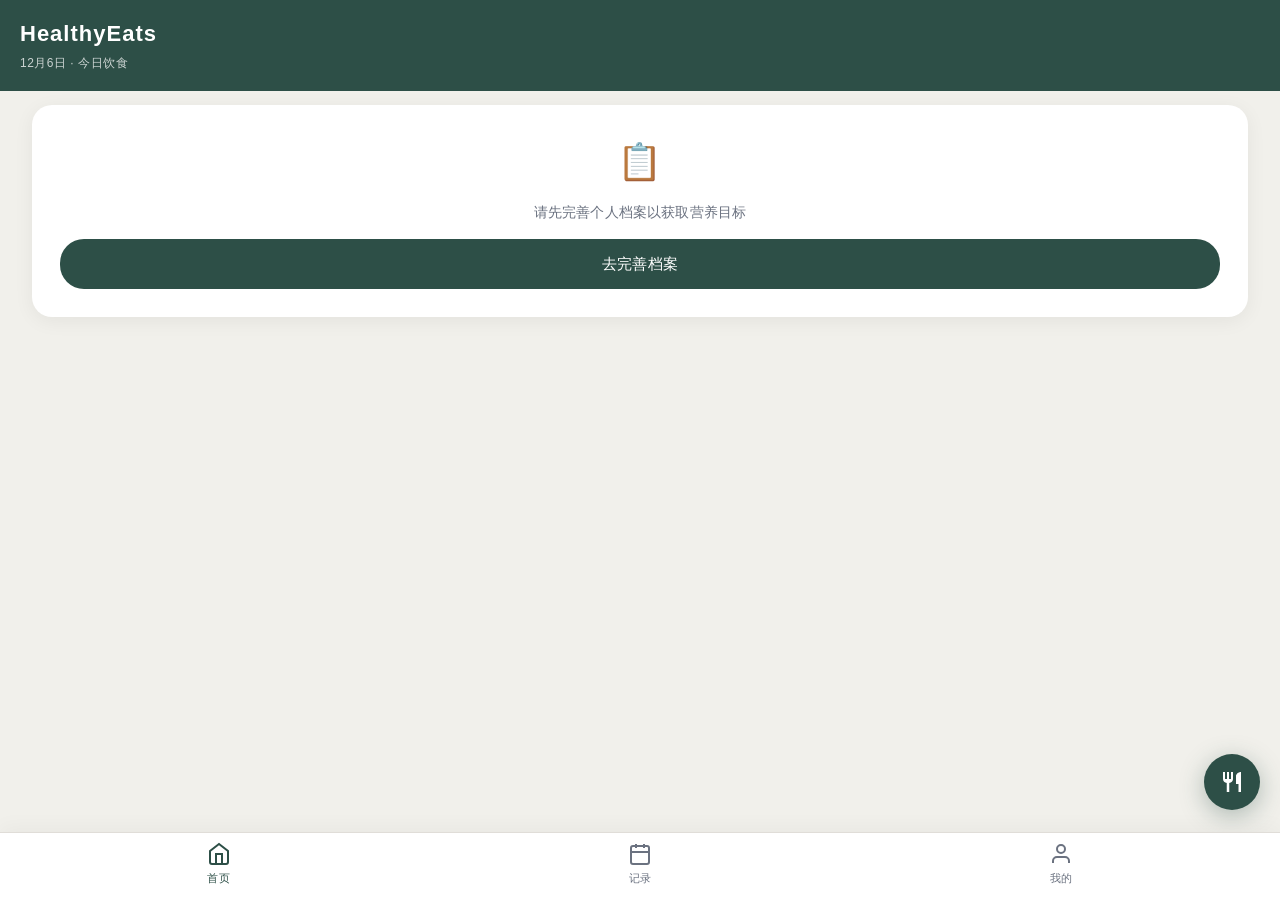
==== index.html @ d3fd885f "feat: HealthyEats 健康饮食管理 H5 应用 - 个人档案管理（BMR/TDEE/BMI 计算） - 本地食物数据库（200+ 常见中国食物） - 每日热量与营养素追踪 - 智能饮食建" ====
<!DOCTYPE html>
<html lang="zh-CN">
<head>
  <meta charset="UTF-8">
  <meta name="viewport" content="width=device-width, initial-scale=1.0, maximum-scale=1.0, user-scalable=no">
  <title>HealthyEats</title>
  <link rel="stylesheet" href="css/style.css">
</head>
<body>

<!-- 顶部栏 -->
<div class="top-bar">
  <div class="top-bar-row">
    <div>
      <h1>HealthyEats</h1>
      <div class="subtitle" id="today-label">加载中...</div>
    </div>
    <div style="width:36px"></div>
  </div>
</div>

<!-- 今日热量总览 -->
<div class="calorie-overview" id="calorie-overview">
  <div class="calorie-overview-title">今日热量总览</div>
  <div class="calorie-three-row">
    <div class="calorie-cell">
      <div class="c-val" id="cal-max">--</div>
      <div class="c-label">最多可摄入</div>
    </div>
    <div class="calorie-divider"></div>
    <div class="calorie-cell">
      <div class="c-val" id="cal-actual">0</div>
      <div class="c-label">已摄入</div>
    </div>
    <div class="calorie-divider"></div>
    <div class="calorie-cell">
      <div class="c-val" id="cal-remain">--</div>
      <div class="c-label">还可摄入</div>
    </div>
  </div>
  <div class="calorie-progress-wrap">
    <div class="calorie-progress-fill" id="cal-progress" style="width:0%"></div>
  </div>
  <div class="calorie-progress-label">
    <span>0</span><span id="cal-progress-pct">0%</span><span id="cal-max-label">--</span>
  </div>
  <!-- 营养素三维 -->
  <div class="macro-overview" id="macro-overview"></div>
</div>

<!-- 无档案提示 -->
<div id="no-profile-tip" style="display:none;margin:0 16px;">
  <div class="card" style="text-align:center;padding:28px;">
    <div style="font-size:36px;margin-bottom:10px;">📋</div>
    <div style="font-size:14px;color:var(--text-secondary);margin-bottom:16px;">请先完善个人档案以获取营养目标</div>
    <a href="profile.html" class="btn btn-primary btn-full">去完善档案</a>
  </div>
</div>

<!-- 今日三餐 -->
<div id="meals-container"></div>

<!-- 今日建议 -->
<div id="advice-container"></div>

<!-- 浮动添加按钮 -->
<a href="camera.html" class="fab">
  <svg width="24" height="24" viewBox="0 0 24 24" fill="currentColor" stroke="none">
    <path d="M11 9H9V2H7v7H5V2H3v7c0 2.12 1.66 3.84 3.75 3.97V22h2.5v-9.03C11.34 12.84 13 11.12 13 9V2h-2v7zm5-3v8h2.5v8H21V2c-2.76 0-5 2.24-5 4z"/>
  </svg>
</a>

<!-- 底部导航 -->
<nav class="bottom-nav">
  <a href="index.html" class="nav-item active" data-page="home">
    <span class="nav-icon"><svg width="24" height="24" viewBox="0 0 24 24" fill="none" stroke="currentColor" stroke-width="2"><path d="M3 9l9-7 9 7v11a2 2 0 0 1-2 2H5a2 2 0 0 1-2-2z"/><polyline points="9 22 9 12 15 12 15 22"/></svg></span>
    <span>首页</span>
  </a>
  <a href="records.html" class="nav-item" data-page="records">
    <span class="nav-icon"><svg width="24" height="24" viewBox="0 0 24 24" fill="none" stroke="currentColor" stroke-width="2"><rect x="3" y="4" width="18" height="18" rx="2" ry="2"/><line x1="16" y1="2" x2="16" y2="6"/><line x1="8" y1="2" x2="8" y2="6"/><line x1="3" y1="10" x2="21" y2="10"/></svg></span>
    <span>记录</span>
  </a>
  <a href="profile.html" class="nav-item" data-page="profile">
    <span class="nav-icon"><svg width="24" height="24" viewBox="0 0 24 24" fill="none" stroke="currentColor" stroke-width="2"><path d="M20 21v-2a4 4 0 0 0-4-4H8a4 4 0 0 0-4 4v2"/><circle cx="12" cy="7" r="4"/></svg></span>
    <span>我的</span>
  </a>
</nav>

<script src="js/app.js"></script>
<script>
const today = DateUtil.today();
const d = new Date();
document.getElementById('today-label').textContent =
  `${d.getMonth()+1}月${d.getDate()}日 · 今日饮食`;

function render() {
  const profile = Profile.get();
  const overviewEl = document.getElementById('calorie-overview');
  const noProfileEl = document.getElementById('no-profile-tip');
  const mealsEl = document.getElementById('meals-container');
  const adviceEl = document.getElementById('advice-container');

  if (!profile) {
    overviewEl.style.display = 'none';
    noProfileEl.style.display = 'block';
    mealsEl.innerHTML = '';
    adviceEl.innerHTML = '';
    return;
  }

  overviewEl.style.display = 'block';
  noProfileEl.style.display = 'none';

  const tdee = Profile.calcTDEE(profile);
  const macroTargets = Profile.calcMacroTargets(profile);
  const actualTotals = DietLog.getDayActualTotals(today);
  const diff = tdee - actualTotals.calories;

  // 热量三值
  document.getElementById('cal-max').textContent = tdee;
  document.getElementById('cal-actual').textContent = actualTotals.calories;
  const remainEl = document.getElementById('cal-remain');
  remainEl.textContent = Math.abs(diff);
  remainEl.className = 'c-val' + (diff < 0 ? ' over' : '');
  document.getElementById('cal-max-label').textContent = tdee + ' kcal';

  const pct = Math.min(100, Math.round(actualTotals.calories / tdee * 100));
  document.getElementById('cal-progress').style.width = pct + '%';
  document.getElementById('cal-progress-pct').textContent = pct + '%';

  // 营养素三维
  const macros = [
    { key: 'carbs',   name: '碳水', unit: 'g' },
    { key: 'protein', name: '蛋白质', unit: 'g' },
    { key: 'fat',     name: '脂肪', unit: 'g' }
  ];
  const macroHTML = macros.map(m => {
    const target = macroTargets[m.key];
    const actual = actualTotals[m.key];
    const remain = Math.round((target - actual) * 10) / 10;
    const p = Math.min(100, Math.round(actual / target * 100));
    const overClass = remain < 0 ? ' over' : '';
    return `<div class="macro-row">
      <div class="macro-name">${m.name}</div>
      <div class="macro-bars">
        <div class="macro-bar-bg"><div class="macro-bar-fill" style="width:${p}%"></div></div>
        <div class="macro-vals">
          <span>${actual}${m.unit} 已摄入</span>
          <span class="macro-remain${overClass}">${remain>=0?'还可摄入':'超标'} ${Math.abs(remain)}${m.unit}</span>
        </div>
      </div>
    </div>`;
  }).join('');
  document.getElementById('macro-overview').innerHTML = macroHTML;

  // 三餐卡片
  const mealTargets = Profile.calcMealTargets(profile);
  const MEALS = [
    { key: 'breakfast', name: '早餐', icon: '🌅' },
    { key: 'lunch',     name: '午餐', icon: '☀️' },
    { key: 'dinner',    name: '晚餐', icon: '🌙' }
  ];

  mealsEl.innerHTML = MEALS.map(meal => {
    const target = mealTargets[meal.key];
    const actual = DietLog.getMealActualTotals(today, meal.key);
    const cPct = target.calories > 0 ? Math.min(120, Math.round(actual.calories / target.calories * 100)) : 0;
    const cColor = UI.progressColor(cPct);

    const rows = [
      { label: '碳水', actual: actual.carbs,   target: target.carbs,   unit: 'g' },
      { label: '蛋白', actual: actual.protein,  target: target.protein, unit: 'g' },
      { label: '脂肪', actual: actual.fat,      target: target.fat,     unit: 'g' }
    ].map(r => {
      const p = r.target > 0 ? Math.min(120, Math.round(r.actual / r.target * 100)) : 0;
      return `<div class="meal-progress-row">
        <span class="m-label">${r.label}</span>
        <div class="progress-bar"><div class="progress-fill" style="width:${p}%;background:${UI.progressColor(p)}"></div></div>
        <span class="m-val">${r.actual}/${r.target}${r.unit}</span>
      </div>`;
    }).join('');

    const records = DietLog.getByDate(today).filter(r => r.mealType === meal.key);
    const emptyTip = records.length === 0
      ? `<div style="font-size:12px;color:var(--text-secondary);margin-top:8px;">暂无记录，点击添加</div>` : '';

    return `<div class="meal-card">
      <div class="meal-card-header">
        <div class="meal-card-title">${meal.icon} ${meal.name}</div>
        <div class="meal-card-cal">${actual.calories} / ${target.calories} kcal</div>
      </div>
      <div class="meal-progress-row">
        <span class="m-label">热量</span>
        <div class="progress-bar"><div class="progress-fill" style="width:${cPct}%;background:${cColor}"></div></div>
        <span class="m-val">${actual.calories}/${target.calories}</span>
      </div>
      ${rows}
      ${emptyTip}
      <button class="meal-add-btn" onclick="location.href='camera.html?meal=${meal.key}'">+ 添加食物</button>
    </div>`;
  }).join('');

  // 今日建议
  const advice = MealAdvisor.generateAdvice(actualTotals, macroTargets);
  adviceEl.innerHTML = `<div class="advice-section">
    <div class="advice-section-title">💡 今日建议</div>
    ${advice.map(a => `<div class="advice-item">
      <div class="advice-icon">${a.icon}</div>
      <div>
        <div class="advice-title">${a.title}</div>
        <div class="advice-desc">${a.desc}</div>
      </div>
    </div>`).join('')}
  </div>`;
}

render();
document.addEventListener('visibilitychange', () => { if (!document.hidden) render(); });
</script>
</body>
</html>
---- css/style.css ----
/* ===== CSS 变量 — Starbucks-inspired ===== */
:root {
  --primary: #2D4F47;
  --primary-dark: #1E3932;
  --primary-light: #E8F0ED;
  --accent: #CBA258;
  --accent-light: #F5EFE3;
  --secondary: #CBA258;
  --danger: #C0392B;
  --warning: #E67E22;
  --text-primary: #1E1E1E;
  --text-secondary: #6B7280;
  --bg: #F1F0EB;
  --card: #EDEBE9;
  --card-white: #FFFFFF;
  --border: #E0DDD8;
  --shadow: 0 4px 20px rgba(0,0,0,0.06);
  --radius: 20px;
  --radius-sm: 14px;
}

/* ===== 重置 ===== */
* { margin: 0; padding: 0; box-sizing: border-box; -webkit-tap-highlight-color: transparent; }
html { font-size: 16px; }
body {
  font-family: -apple-system, BlinkMacSystemFont, 'PingFang SC', 'Helvetica Neue', sans-serif;
  background: var(--bg);
  color: var(--text-primary);
  min-height: 100vh;
  padding-bottom: 90px;
  overflow-x: hidden;
  max-width: 100vw;
  font-weight: 300;
  letter-spacing: 0.2px;
  line-height: 1.6;
}

/* ===== 顶部导航 ===== */
.top-bar {
  background: var(--primary);
  color: #fff;
  padding: 16px 20px 18px;
  position: sticky;
  top: 0;
  z-index: 100;
}
.top-bar-row { display: flex; align-items: center; justify-content: space-between; }
.top-bar h1 { font-size: 22px; font-weight: 600; letter-spacing: 1px; }
.top-bar .subtitle { font-size: 12px; opacity: 0.75; margin-top: 3px; font-weight: 300; letter-spacing: 0.5px; }
.back-btn {
  background: rgba(255,255,255,0.15);
  border: none; border-radius: 50%;
  width: 40px; height: 40px;
  display: flex; align-items: center; justify-content: center;
  cursor: pointer; color: #fff; font-size: 18px;
  min-width: 44px; min-height: 44px;
  transition: background 0.2s;
}
.back-btn:active { background: rgba(255,255,255,0.25); }

/* ===== 底部导航 ===== */
.bottom-nav {
  position: fixed; bottom: 0; left: 0; right: 0;
  background: #fff;
  border-top: 1px solid var(--border);
  display: flex; align-items: flex-end; justify-content: space-around;
  z-index: 100;
  padding: 0 8px;
  box-shadow: 0 -4px 20px rgba(0,0,0,0.04);
  height: 68px;
}
.nav-item {
  flex: 1; display: flex; flex-direction: column;
  align-items: center; justify-content: center;
  padding: 10px 0 12px; text-decoration: none;
  color: var(--text-secondary); font-size: 11px; gap: 4px;
  transition: color 0.2s; min-height: 56px;
  border: none; background: none; cursor: pointer;
  font-weight: 400; letter-spacing: 0.3px;
}
.nav-item.active { color: var(--primary); font-weight: 500; }
.nav-item .nav-icon { display: flex; align-items: center; justify-content: center; height: 24px; }
.nav-item .nav-icon svg { width: 24px; height: 24px; }
/* ===== Floating Action Button ===== */
.fab {
  position: fixed;
  right: 20px;
  bottom: 90px;
  width: 56px;
  height: 56px;
  border-radius: 50%;
  background: var(--primary);
  color: #fff;
  display: flex;
  align-items: center;
  justify-content: center;
  box-shadow: 0 6px 24px rgba(45,79,71,0.35);
  z-index: 99;
  text-decoration: none;
  transition: transform 0.2s, box-shadow 0.2s;
}
.fab:hover { transform: scale(1.05); box-shadow: 0 8px 28px rgba(45,79,71,0.45); }
.fab:active { transform: scale(0.95); }
.fab svg { fill: #fff; width: 24px; height: 24px; }

/* ===== Disabled form inputs ===== */
.form-input:disabled,
.form-input[disabled] {
  opacity: 0.8;
  background: #F5F4F1;
  cursor: default;
  border-color: var(--border);
}
.form-input:disabled:focus,
.form-input[disabled]:focus {
  border-color: var(--border);
  background: #F5F4F1;
}

/* ===== 卡片 ===== */
.card {
  background: var(--card-white);
  border-radius: var(--radius);
  padding: 22px;
  box-shadow: var(--shadow);
  margin: 14px 16px;
}
.card-title {
  font-size: 16px; font-weight: 600; margin-bottom: 14px;
  display: flex; align-items: center; gap: 8px;
  letter-spacing: 0.3px;
}

/* ===== 今日热量总览卡片 ===== */
.calorie-overview {
  background: var(--primary);
  border-radius: var(--radius);
  padding: 24px;
  margin: 14px 16px;
  color: #fff;
  box-shadow: 0 8px 32px rgba(30,57,50,0.25);
}
.calorie-overview-title {
  font-size: 14px; opacity: 0.8; margin-bottom: 16px;
  font-weight: 400; letter-spacing: 0.5px;
}
.calorie-three-row { display: flex; justify-content: space-around; margin-bottom: 20px; }
.calorie-cell { text-align: center; }
.calorie-cell .c-val { font-size: 30px; font-weight: 700; line-height: 1; }
.calorie-cell .c-val.over { color: var(--accent); }
.calorie-cell .c-label { font-size: 11px; opacity: 0.7; margin-top: 6px; font-weight: 300; }
.calorie-divider { width: 1px; background: rgba(255,255,255,0.2); }
.calorie-progress-wrap {
  background: rgba(255,255,255,0.15);
  border-radius: 8px; height: 8px; overflow: hidden;
}
.calorie-progress-fill {
  height: 100%; border-radius: 8px;
  background: var(--accent); transition: width 0.5s ease;
}
.calorie-progress-label {
  display: flex; justify-content: space-between;
  font-size: 11px; opacity: 0.7; margin-top: 8px; font-weight: 300;
}

/* ===== 营养素三维行 ===== */
.macro-overview { margin-top: 16px; }
.macro-row {
  display: flex; align-items: center; gap: 12px;
  padding: 10px 0; border-bottom: 1px solid rgba(255,255,255,0.1);
}
.macro-row:last-child { border-bottom: none; }
.macro-name { font-size: 13px; opacity: 0.85; width: 44px; flex-shrink: 0; font-weight: 400; }
.macro-bars { flex: 1; }
.macro-bar-bg { background: rgba(255,255,255,0.15); border-radius: 4px; height: 6px; overflow: hidden; }
.macro-bar-fill { height: 100%; border-radius: 4px; background: var(--accent); transition: width 0.5s; }
.macro-vals { font-size: 11px; opacity: 0.75; display: flex; gap: 8px; margin-top: 4px; font-weight: 300; }
.macro-remain { color: #A8E6CF; }
.macro-remain.over { color: var(--accent); }

/* ===== 餐次卡片 ===== */
.meal-card {
  background: var(--card-white);
  border-radius: var(--radius);
  padding: 18px 20px;
  margin: 0 16px 12px;
  box-shadow: var(--shadow);
}
.meal-card-header {
  display: flex; justify-content: space-between; align-items: center; margin-bottom: 12px;
}
.meal-card-title { font-size: 16px; font-weight: 600; display: flex; align-items: center; gap: 8px; }
.meal-card-cal { font-size: 13px; color: var(--accent); font-weight: 500; }
.meal-progress-row { display: flex; align-items: center; gap: 8px; margin-bottom: 8px; }
.meal-progress-row:last-child { margin-bottom: 0; }
.m-label { font-size: 12px; color: var(--text-secondary); width: 36px; flex-shrink: 0; }
.progress-bar { flex: 1; height: 6px; background: #F0EDE8; border-radius: 4px; overflow: hidden; }
.progress-fill { height: 100%; border-radius: 4px; transition: width 0.5s; }
.m-val { font-size: 11px; color: var(--text-secondary); width: 68px; text-align: right; flex-shrink: 0; }
.meal-add-btn {
  width: 100%; margin-top: 12px; padding: 11px;
  background: var(--primary-light); color: var(--primary);
  border: none; border-radius: 24px;
  font-size: 13px; font-weight: 500; cursor: pointer;
  min-height: 44px; display: flex; align-items: center; justify-content: center; gap: 6px;
  transition: background 0.2s;
}
.meal-add-btn:active { background: #D4E8E0; }

/* ===== 按钮 ===== */
.btn {
  display: inline-flex; align-items: center; justify-content: center; gap: 8px;
  border: none; border-radius: 24px;
  padding: 13px 28px; font-size: 15px; font-weight: 500;
  cursor: pointer; transition: all 0.2s; text-decoration: none;
  min-height: 44px; letter-spacing: 0.3px;
}
.btn-primary { background: var(--primary); color: #fff; }
.btn-primary:active { background: var(--primary-dark); transform: scale(0.98); }
.btn-secondary { background: var(--primary-light); color: var(--primary); }
.btn-secondary:active { background: #D4E8E0; }
.btn-danger { background: #FEE2E2; color: var(--danger); }
.btn-outline { background: none; border: 1.5px solid var(--primary); color: var(--primary); }
.btn-full { width: 100%; }
.btn-lg { padding: 16px 28px; font-size: 16px; border-radius: 28px; }

/* ===== 表单 ===== */
.form-group { margin-bottom: 18px; }
.form-label { font-size: 14px; color: var(--text-secondary); margin-bottom: 8px; display: block; font-weight: 400; }
.form-input {
  width: 100%; border: 1.5px solid var(--border);
  border-radius: var(--radius-sm); padding: 13px 16px;
  font-size: 15px; color: var(--text-primary); background: #FAFAF8;
  outline: none; transition: border-color 0.2s; min-height: 44px;
}
.form-input:focus { border-color: var(--primary); background: #fff; }
.form-error { font-size: 12px; color: var(--danger); margin-top: 4px; display: none; }
.form-error.show { display: block; }
.form-row { display: flex; gap: 12px; }
.form-row .form-group { flex: 1; }
select.form-input {
  appearance: none;
  background-image: url("data:image/svg+xml,%3Csvg xmlns='http://www.w3.org/2000/svg' width='12' height='8' viewBox='0 0 12 8'%3E%3Cpath d='M1 1l5 5 5-5' stroke='%236B7280' fill='none' stroke-width='1.5'/%3E%3C/svg%3E");
  background-repeat: no-repeat; background-position: right 16px center;
  background-color: #FAFAF8;
}

/* ===== 标签 ===== */
.tag { display: inline-flex; align-items: center; padding: 4px 12px; border-radius: 20px; font-size: 12px; font-weight: 500; }
.tag-green { background: var(--primary-light); color: var(--primary); }
.tag-orange { background: var(--accent-light); color: #8B6914; }
.tag-red { background: #FEE2E2; color: var(--danger); }
.tag-blue { background: #E3F2FD; color: #1976D2; }

/* ===== 空状态 ===== */
.empty-state { display: flex; flex-direction: column; align-items: center; padding: 50px 20px; color: var(--text-secondary); gap: 12px; }
.empty-icon { font-size: 48px; }
.empty-state p { font-size: 14px; text-align: center; line-height: 1.6; }

/* ===== 分割线 ===== */
.divider { height: 1px; background: var(--border); margin: 16px 0; }

/* ===== 百分比输入 ===== */
.percent-section { background: var(--card-white); border-radius: var(--radius); padding: 18px; margin-bottom: 14px; }
.percent-title { font-size: 14px; font-weight: 600; margin-bottom: 14px; }
.percent-slider-row { display: flex; align-items: center; gap: 12px; }
.percent-slider { flex: 1; height: 6px; accent-color: var(--primary); }
.percent-input-box {
  width: 64px; text-align: center; border: 1.5px solid var(--border);
  border-radius: var(--radius-sm); padding: 8px 4px; font-size: 16px; font-weight: 600;
  color: var(--primary); min-height: 44px;
}
.actual-cal-display {
  margin-top: 14px; padding: 12px 16px;
  background: var(--primary-light); border-radius: var(--radius-sm);
}
.actual-cal-display .ac-label { font-size: 12px; color: var(--text-secondary); }
.actual-cal-display .ac-val { font-size: 24px; font-weight: 700; color: var(--primary); }
.actual-cal-display .ac-unit { font-size: 12px; color: var(--text-secondary); }

/* ===== 记录条目 ===== */
.record-item {
  background: var(--card-white); margin: 0 16px 10px; border-radius: var(--radius);
  padding: 16px; display: flex; gap: 12px; box-shadow: var(--shadow);
}
.record-thumb {
  width: 56px; height: 56px; border-radius: 14px; object-fit: cover;
  background: var(--primary-light); flex-shrink: 0;
  display: flex; align-items: center; justify-content: center;
  font-size: 24px; overflow: hidden;
}
.record-thumb img { width: 100%; height: 100%; object-fit: cover; }
.record-info { flex: 1; }
.record-name { font-size: 14px; font-weight: 600; margin-bottom: 4px; }
.record-meta { font-size: 12px; color: var(--text-secondary); display: flex; gap: 8px; flex-wrap: wrap; }
.record-cals { font-size: 13px; margin-top: 5px; }
.record-est { color: var(--text-secondary); }
.record-actual { color: var(--accent); font-weight: 600; }
.record-del {
  color: #CCC; font-size: 18px; cursor: pointer; padding: 8px;
  border: none; background: none;
  min-width: 44px; min-height: 44px;
  display: flex; align-items: center; justify-content: center;
}

/* ===== 日期标题行 ===== */
.day-header {
  display: flex; align-items: center; justify-content: space-between;
  padding: 14px 16px 8px; background: var(--bg);
}
.day-header-date { font-size: 14px; font-weight: 600; color: var(--text-secondary); }
.day-header-stats { display: flex; gap: 8px; align-items: center; font-size: 12px; }
.diff-positive { color: var(--primary); font-weight: 600; }
.diff-negative { color: var(--danger); font-weight: 600; }

/* ===== 周视图 ===== */
.week-row {
  background: var(--card-white); margin: 0 16px 10px; border-radius: var(--radius);
  padding: 16px; box-shadow: var(--shadow); cursor: pointer;
}
.week-row-header { display: flex; justify-content: space-between; align-items: center; }
.week-row-date { font-size: 14px; font-weight: 600; }
.week-row-summary { font-size: 13px; color: var(--text-secondary); }
.week-row-diff { font-size: 13px; font-weight: 600; }
.week-row-detail { display: none; margin-top: 12px; padding-top: 12px; border-top: 1px solid var(--border); }
.week-row.expanded .week-row-detail { display: block; }

/* ===== Tab 切换 ===== */
.tab-bar { display: flex; background: var(--card-white); border-bottom: 1px solid var(--border); }
.tab-btn {
  flex: 1; padding: 14px; font-size: 14px; font-weight: 500;
  border: none; background: none; cursor: pointer;
  color: var(--text-secondary); border-bottom: 2px solid transparent;
  min-height: 44px; transition: all 0.2s;
}
.tab-btn.active { color: var(--primary); border-bottom-color: var(--primary); }

/* ===== 档案页 ===== */
.profile-hero { text-align: center; padding: 24px 0 14px; }
/* .profile-avatar styles moved to bottom of file */
.stat-grid { display: grid; grid-template-columns: repeat(3, 1fr); gap: 10px; margin-bottom: 16px; }
.stat-item {
  background: var(--primary-light); border-radius: var(--radius-sm);
  padding: 14px 8px; text-align: center;
}
.stat-value { font-size: 22px; font-weight: 700; color: var(--primary); }
.stat-unit { font-size: 11px; color: var(--text-secondary); }
.stat-label { font-size: 12px; color: var(--text-secondary); margin-top: 4px; }
.bmi-bar-container {
  position: relative; height: 10px; border-radius: 5px;
  background: linear-gradient(to right, #4ECDC4 0%, #96CEB4 30%, #FFEAA7 60%, #FD79A8 80%, #E84393 100%);
  margin: 10px 0 20px;
}
.bmi-indicator {
  position: absolute; top: -5px; width: 20px; height: 20px;
  border-radius: 50%; background: #fff;
  border: 3px solid var(--text-primary);
  transform: translateX(-50%); transition: left 0.5s;
}
.bmi-labels { display: flex; justify-content: space-between; font-size: 11px; color: var(--text-secondary); }

/* ===== 建议区块 ===== */
.advice-section {
  background: var(--card-white);
  border-radius: var(--radius);
  padding: 20px 22px;
  margin: 14px 16px;
  box-shadow: var(--shadow);
}
.advice-section-title {
  font-size: 16px; font-weight: 600; margin-bottom: 14px;
  display: flex; align-items: center; gap: 8px;
}
.advice-item { display: flex; gap: 12px; padding: 14px 0; border-bottom: 1px solid var(--border); }
.advice-item:last-child { border-bottom: none; }
.advice-icon { font-size: 22px; flex-shrink: 0; }
.advice-title { font-size: 14px; font-weight: 600; margin-bottom: 4px; }
.advice-desc { font-size: 13px; color: var(--text-secondary); line-height: 1.6; }

/* ===== Camera page specific ===== */
.photo-toggle {
  display: flex; align-items: center; justify-content: center; gap: 8px;
  padding: 14px 16px; background: var(--card-white); border: none; width: 100%;
  font-size: 14px; color: var(--text-secondary); cursor: pointer;
  border-bottom: 1px solid var(--border); min-height: 44px;
}
.photo-section { display: none; background: var(--primary); padding: 14px; text-align: center; }
.photo-section.show { display: block; }
.photo-thumb { max-width: 120px; max-height: 120px; border-radius: 12px; margin-top: 8px; }
.search-section { padding: 14px 16px; background: var(--card-white); border-bottom: 1px solid var(--border); }
.search-input-wrap { position: relative; }
.search-input-wrap input {
  width: 100%; border: 1.5px solid var(--border); border-radius: var(--radius-sm);
  padding: 13px 16px 13px 42px; font-size: 15px; outline: none;
  min-height: 44px; background: #FAFAF8;
}
.search-input-wrap input:focus { border-color: var(--primary); background: #fff; }
.search-input-wrap .search-icon {
  position: absolute; left: 14px; top: 50%; transform: translateY(-50%);
  font-size: 16px; color: var(--text-secondary);
}

.category-pills {
  display: flex; gap: 8px; overflow-x: auto;
  padding: 12px 16px; background: var(--card-white);
  border-bottom: 1px solid var(--border); -webkit-overflow-scrolling: touch;
}
.category-pills::-webkit-scrollbar { display: none; }
.cat-pill {
  flex-shrink: 0; padding: 9px 16px; border-radius: 24px;
  font-size: 13px; border: 1.5px solid var(--border);
  background: var(--card-white); color: var(--text-primary);
  cursor: pointer; min-height: 36px; white-space: nowrap; transition: all 0.2s;
}
.cat-pill.active { background: var(--primary); color: #fff; border-color: var(--primary); }
.food-results { max-height: 260px; overflow-y: auto; -webkit-overflow-scrolling: touch; }
.food-result-item {
  display: flex; align-items: center; justify-content: space-between;
  padding: 14px 16px; border-bottom: 1px solid var(--border);
  cursor: pointer; min-height: 48px; transition: background 0.15s;
}
.food-result-item:active { background: var(--primary-light); }
.food-result-name { font-size: 14px; font-weight: 500; }
.food-result-meta { font-size: 12px; color: var(--text-secondary); margin-top: 3px; }
.food-result-cal { font-size: 13px; color: var(--accent); font-weight: 600; }
.food-result-add { font-size: 22px; color: var(--primary); padding: 4px; font-weight: 300; }
.selected-section { padding: 0 16px; margin-top: 14px; }
.selected-header { display: flex; justify-content: space-between; align-items: center; margin-bottom: 12px; }
.selected-title { font-size: 15px; font-weight: 600; }
.selected-total { font-size: 14px; color: var(--accent); font-weight: 600; }
.selected-item {
  display: flex; align-items: center; gap: 10px;
  padding: 12px 0; border-bottom: 1px solid var(--border);
}
.selected-item:last-child { border-bottom: none; }
.selected-item-info { flex: 1; }
.selected-item-name { font-size: 14px; font-weight: 500; }
.selected-item-cal { font-size: 12px; color: var(--accent); margin-top: 3px; }
.selected-item-amount { display: flex; align-items: center; gap: 4px; }
.selected-item-amount input {
  width: 56px; text-align: center; border: 1.5px solid var(--border);
  border-radius: 8px; padding: 6px 4px; font-size: 14px; min-height: 36px;
}
.selected-item-amount .unit { font-size: 12px; color: var(--text-secondary); }
.selected-item-del {
  color: #CCC; font-size: 16px; padding: 8px; border: none; background: none;
  cursor: pointer; min-width: 44px; min-height: 44px;
  display: flex; align-items: center; justify-content: center;
}
.empty-results { text-align: center; padding: 32px 20px; color: var(--text-secondary); font-size: 14px; }
.selected-empty { text-align: center; padding: 22px; color: var(--text-secondary); font-size: 13px; }

/* ===== 加载 ===== */
.loading-overlay {
  position: fixed; inset: 0; background: rgba(0,0,0,0.5);
  display: none; flex-direction: column; align-items: center; justify-content: center;
  z-index: 999; gap: 14px; color: #fff;
}
.spinner {
  width: 44px; height: 44px;
  border: 4px solid rgba(255,255,255,0.3);
  border-top-color: #fff; border-radius: 50%;
  animation: spin 0.8s linear infinite;
}
@keyframes spin { to { transform: rotate(360deg); } }
.loading-text { font-size: 15px; }

/* ===== Toast ===== */
.toast {
  position: fixed; bottom: 110px; left: 50%;
  transform: translateX(-50%) translateY(20px);
  background: rgba(30,57,50,0.92); color: #fff;
  padding: 12px 24px; border-radius: 24px;
  font-size: 14px; opacity: 0; transition: all 0.3s;
  z-index: 1000; white-space: nowrap; pointer-events: none;
}
.toast.show { opacity: 1; transform: translateX(-50%) translateY(0); }

/* ===== 弹窗确认 ===== */
.modal-overlay {
  position: fixed; inset: 0; background: rgba(0,0,0,0.45);
  z-index: 998; display: none; align-items: flex-end;
}
.modal-overlay.show { display: flex; }
.modal-sheet {
  background: #fff; border-radius: 24px 24px 0 0;
  padding: 28px 22px; width: 100%;
}
.modal-title { font-size: 17px; font-weight: 600; text-align: center; margin-bottom: 10px; }
.modal-desc { font-size: 14px; color: var(--text-secondary); text-align: center; margin-bottom: 22px; }
.modal-actions { display: flex; gap: 12px; }
.modal-actions .btn { flex: 1; }

/* ===== 设置 ===== */
.settings-list {
  background: var(--card-white); border-radius: var(--radius);
  overflow: hidden; margin: 14px 16px; box-shadow: var(--shadow);
}
.settings-item {
  display: flex; align-items: center; justify-content: space-between;
  padding: 18px; border-bottom: 1px solid var(--border); min-height: 54px;
}
.settings-item:last-child { border-bottom: none; }
.settings-label { font-size: 15px; }
.settings-val { font-size: 13px; color: var(--text-secondary); }

/* ===== 响应式 ===== */
@media (max-width: 360px) {
  .calorie-cell .c-val { font-size: 24px; }
  .stat-value { font-size: 18px; }
}

/* ===== Camera input hidden ===== */
.camera-input { display: none; }

/* ===== Profile Read View ===== */
.profile-info-row {
  display: flex;
  justify-content: space-between;
  align-items: center;
  padding: 14px 0;
  border-bottom: 1px solid var(--border);
}
.profile-info-row:last-child { border-bottom: none; }
.profile-info-label { font-size: 14px; color: var(--text-secondary); }
.profile-info-value { font-size: 15px; font-weight: 500; color: var(--text-primary); }

/* ===== Avatar ===== */
.profile-avatar {
  width: 86px; height: 86px; border-radius: 50%;
  overflow: hidden;
  background: var(--primary-light);
  display: flex; align-items: center; justify-content: center;
  font-size: 36px; margin: 0 auto 12px;
  border: 3px solid var(--primary);
  position: relative;
}
.profile-avatar img {
  width: 100%; height: 100%; object-fit: cover;
}
.avatar-edit-badge {
  position: absolute;
  bottom: 0; right: 0;
  width: 28px; height: 28px;
  background: var(--primary);
  border-radius: 50%;
  display: flex; align-items: center; justify-content: center;
  border: 2px solid #fff;
  cursor: pointer;
}
.avatar-edit-badge svg { width: 14px; height: 14px; fill: #fff; }

/* ===== Crop Overlay ===== */
.crop-overlay {
  position: fixed; inset: 0; z-index: 999;
  background: rgba(0,0,0,0.9);
  display: flex; flex-direction: column;
  align-items: center; justify-content: center;
  gap: 16px;
}
.crop-container {
  width: 280px; height: 280px;
  position: relative; overflow: hidden;
  border-radius: 50%;
  border: 3px solid #fff;
}
.crop-container img {
  position: absolute;
  cursor: grab;
  user-select: none;
  -webkit-user-drag: none;
}
.crop-container img:active { cursor: grabbing; }
.crop-zoom { width: 200px; accent-color: #fff; }
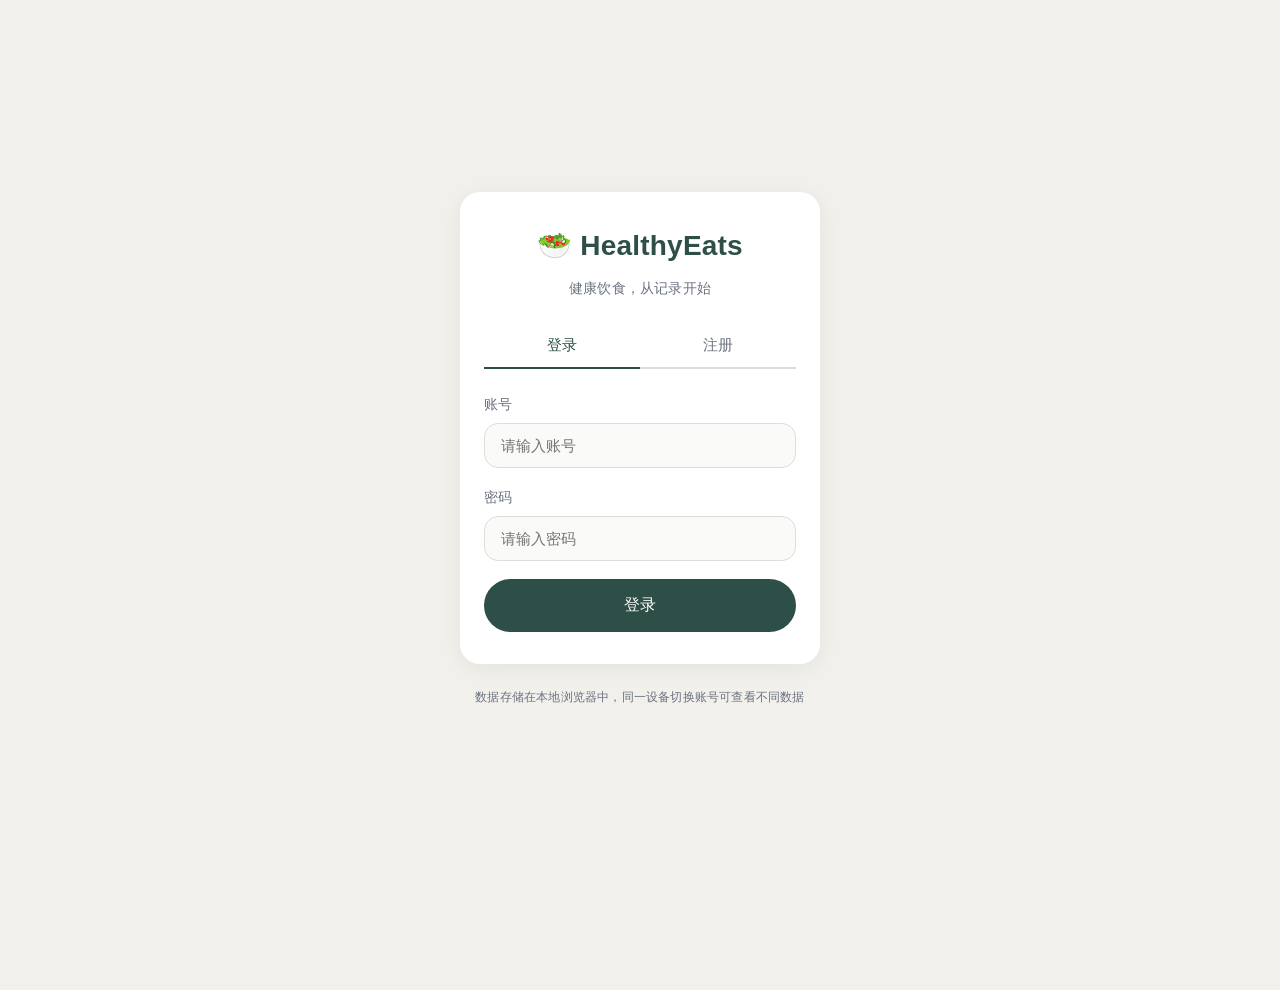
==== commit b325ae96: "feat: 账号系统 + 拍照自动识别 + 修复手机选图 - 新增登录/注册/登出账号系统（Auth模块） - 数据存储从设备号改为跟随账号（Storage._key 使用 username 前缀） " ====
--- a/index.html
+++ b/index.html
@@ -88,6 +88,9 @@
 
 <script src="js/app.js"></script>
 <script>
+// ===== 登录检查 =====
+if (!Auth.requireLogin()) throw new Error('redirect');
+
 const today = DateUtil.today();
 const d = new Date();
 document.getElementById('today-label').textContent =
--- a/css/style.css
+++ b/css/style.css
@@ -572,3 +572,102 @@
 }
 .crop-container img:active { cursor: grabbing; }
 .crop-zoom { width: 200px; accent-color: #fff; }
+
+
+/* ===== AI Photo Recognition ===== */
+.ai-photo-area {
+  padding: 24px 16px;
+  background: var(--card-white);
+  border-bottom: 1px solid var(--border);
+}
+.ai-photo-placeholder {
+  display: flex;
+  flex-direction: column;
+  align-items: center;
+  gap: 16px;
+  padding: 40px 20px;
+  background: var(--primary-light);
+  border-radius: var(--radius);
+  border: 2px dashed var(--primary);
+}
+.ai-photo-icon {
+  font-size: 56px;
+  line-height: 1;
+}
+.ai-photo-hint {
+  font-size: 14px;
+  color: var(--text-secondary);
+  text-align: center;
+}
+.ai-photo-preview {
+  text-align: center;
+}
+.ai-photo-preview img {
+  max-width: 100%;
+  max-height: 240px;
+  border-radius: var(--radius-sm);
+  object-fit: contain;
+  margin-bottom: 14px;
+}
+.ai-photo-actions {
+  display: flex;
+  gap: 12px;
+  justify-content: center;
+}
+
+
+/* ===== Login Page ===== */
+.login-page {
+  min-height: 100vh;
+  background: var(--bg);
+  display: flex;
+  flex-direction: column;
+  align-items: center;
+  justify-content: center;
+  padding: 24px;
+}
+.login-card {
+  background: var(--card-white);
+  border-radius: var(--radius);
+  padding: 32px 24px;
+  box-shadow: var(--shadow);
+  width: 100%;
+  max-width: 360px;
+}
+.login-title {
+  font-size: 28px;
+  font-weight: 700;
+  text-align: center;
+  color: var(--primary);
+  margin-bottom: 8px;
+}
+.login-subtitle {
+  font-size: 14px;
+  color: var(--text-secondary);
+  text-align: center;
+  margin-bottom: 24px;
+}
+.login-tabs {
+  display: flex;
+  margin-bottom: 24px;
+  border-bottom: 2px solid var(--border);
+}
+.login-tab {
+  flex: 1;
+  padding: 12px;
+  text-align: center;
+  font-size: 15px;
+  font-weight: 500;
+  color: var(--text-secondary);
+  border: none;
+  background: none;
+  cursor: pointer;
+  border-bottom: 2px solid transparent;
+  margin-bottom: -2px;
+  min-height: 44px;
+  transition: all 0.2s;
+}
+.login-tab.active {
+  color: var(--primary);
+  border-bottom-color: var(--primary);
+}
